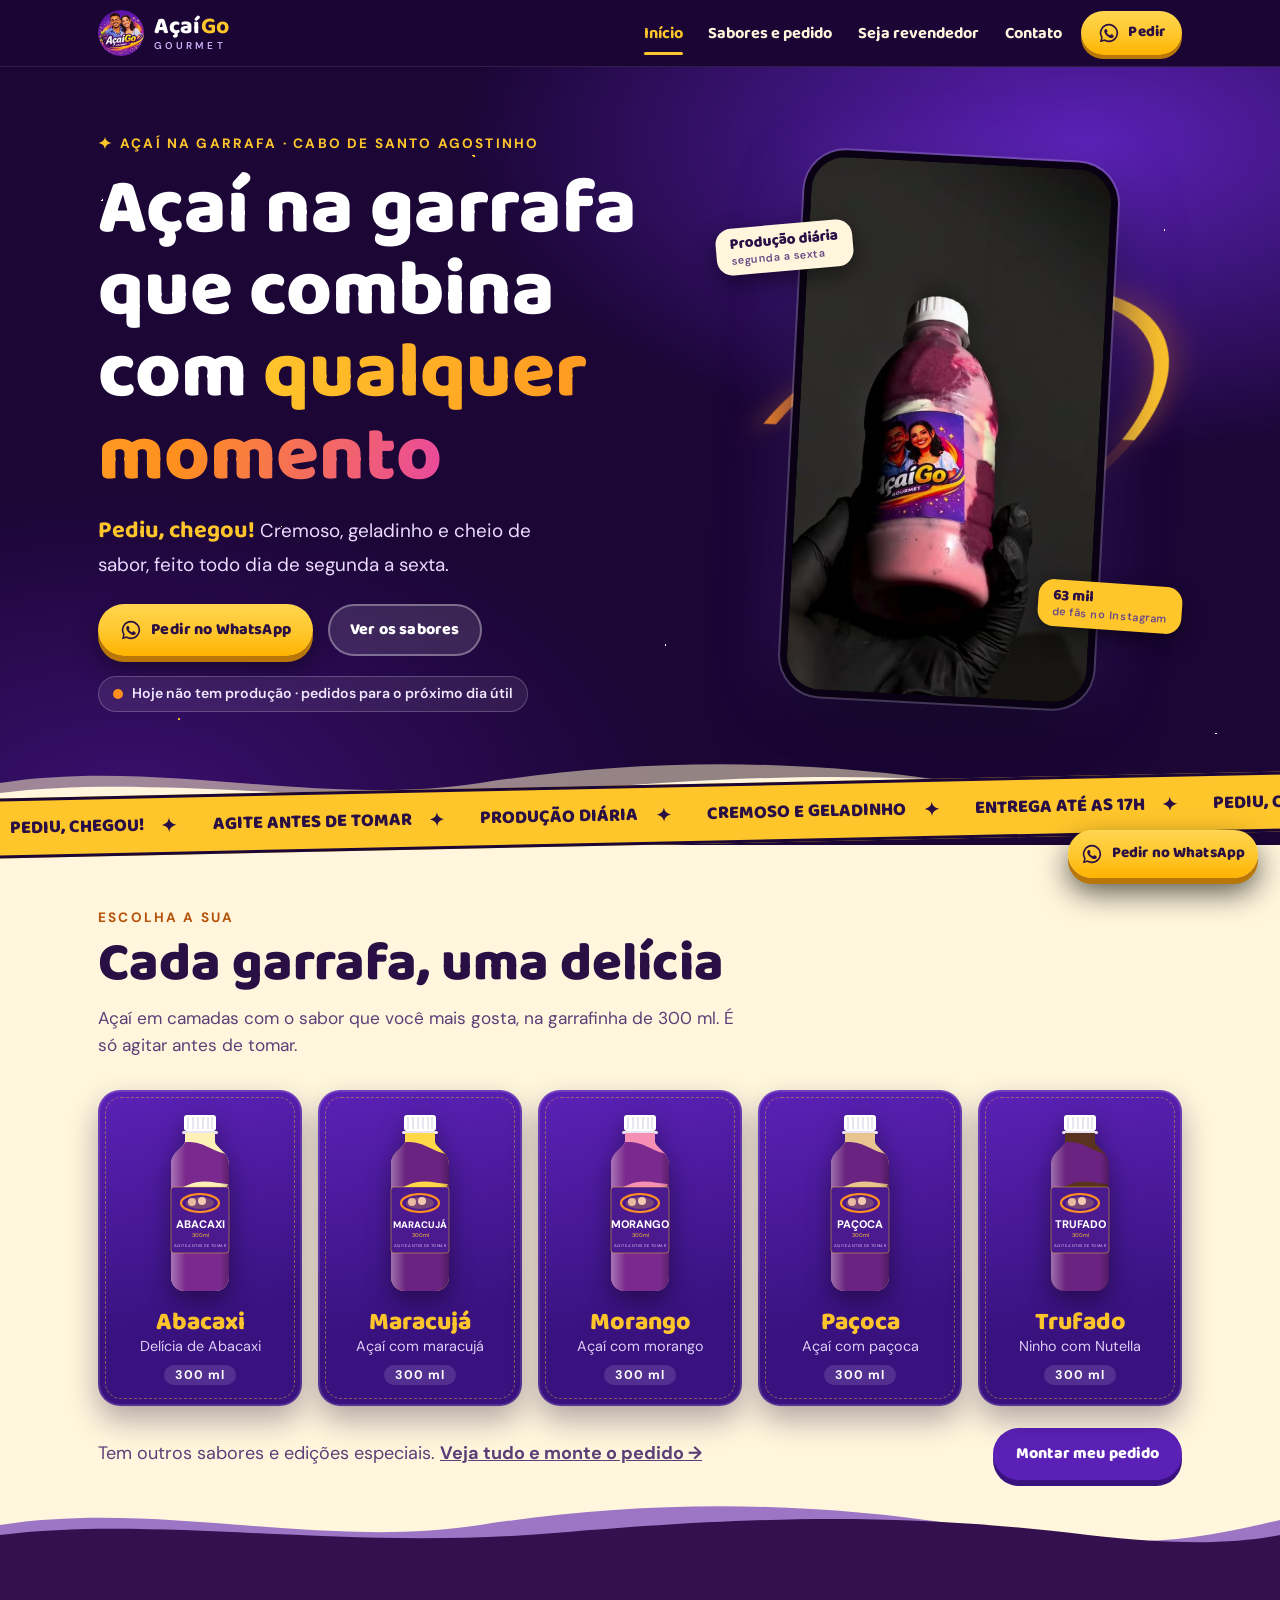
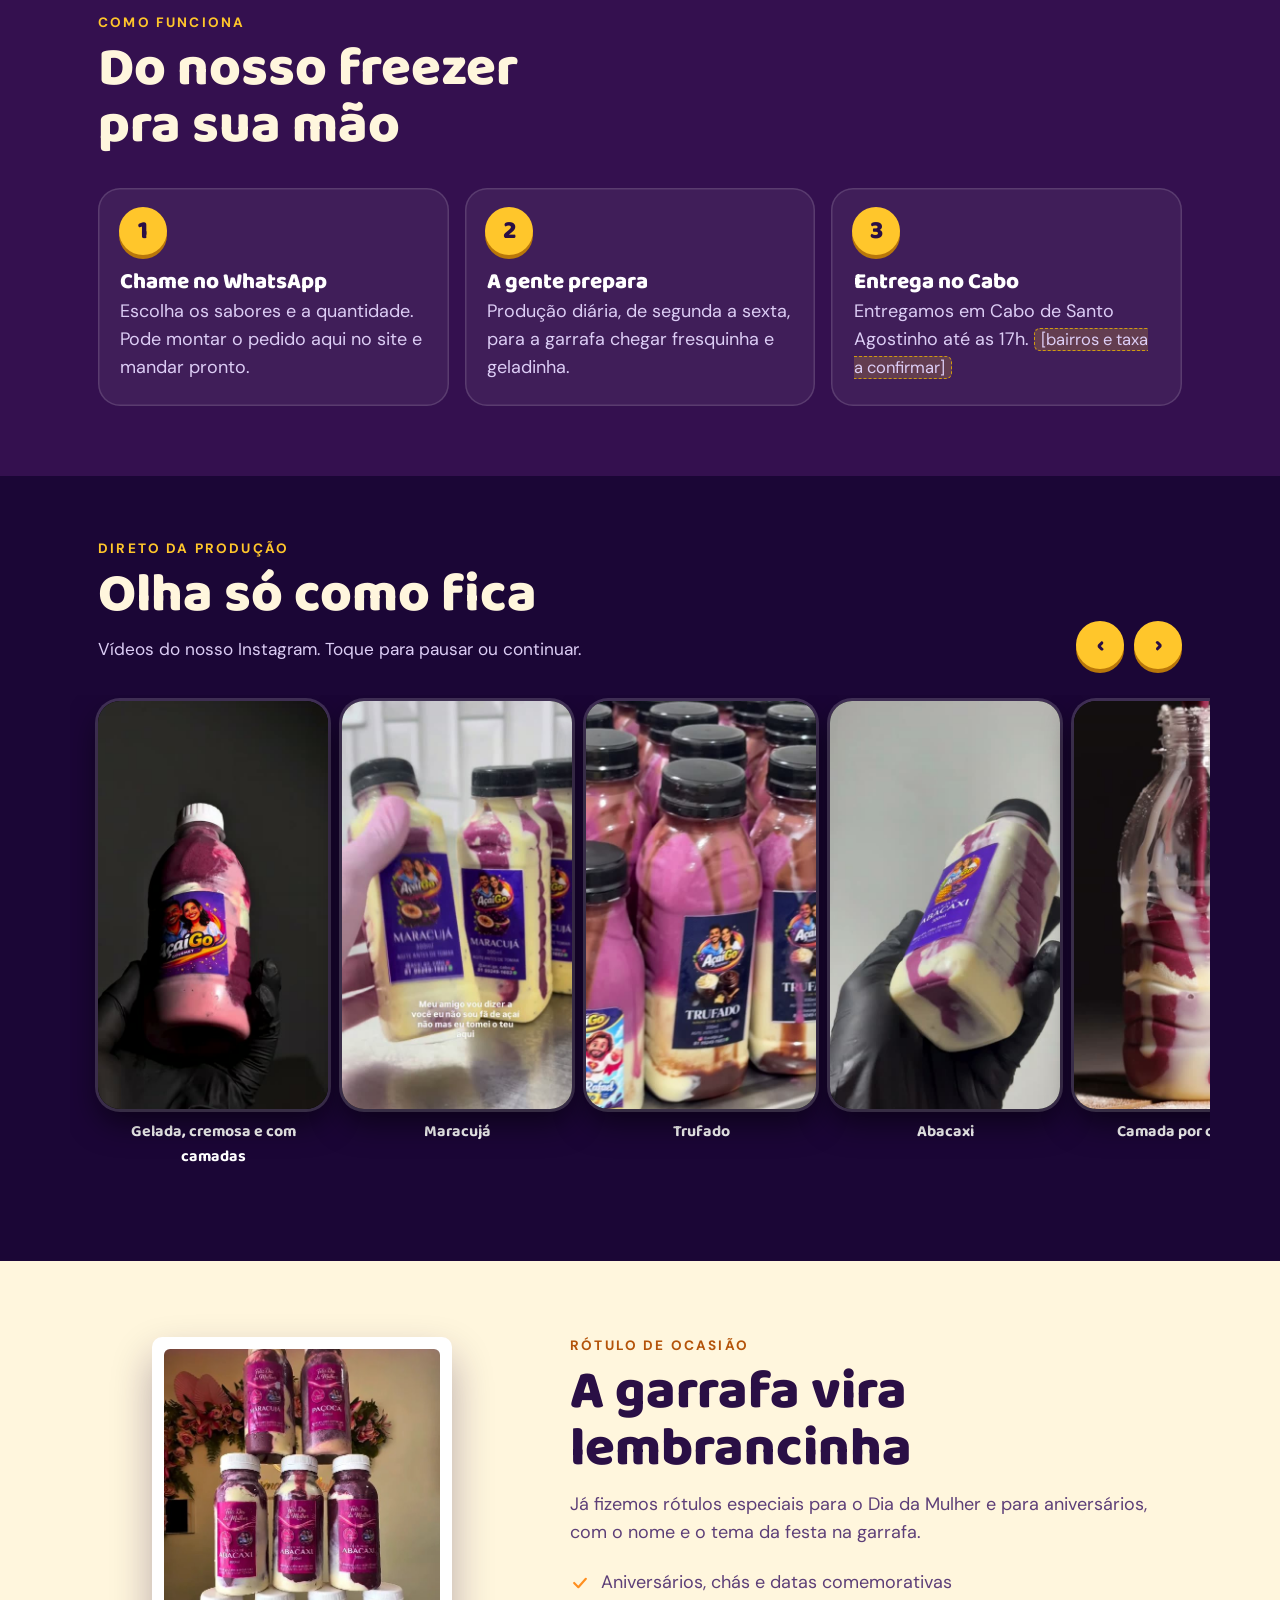
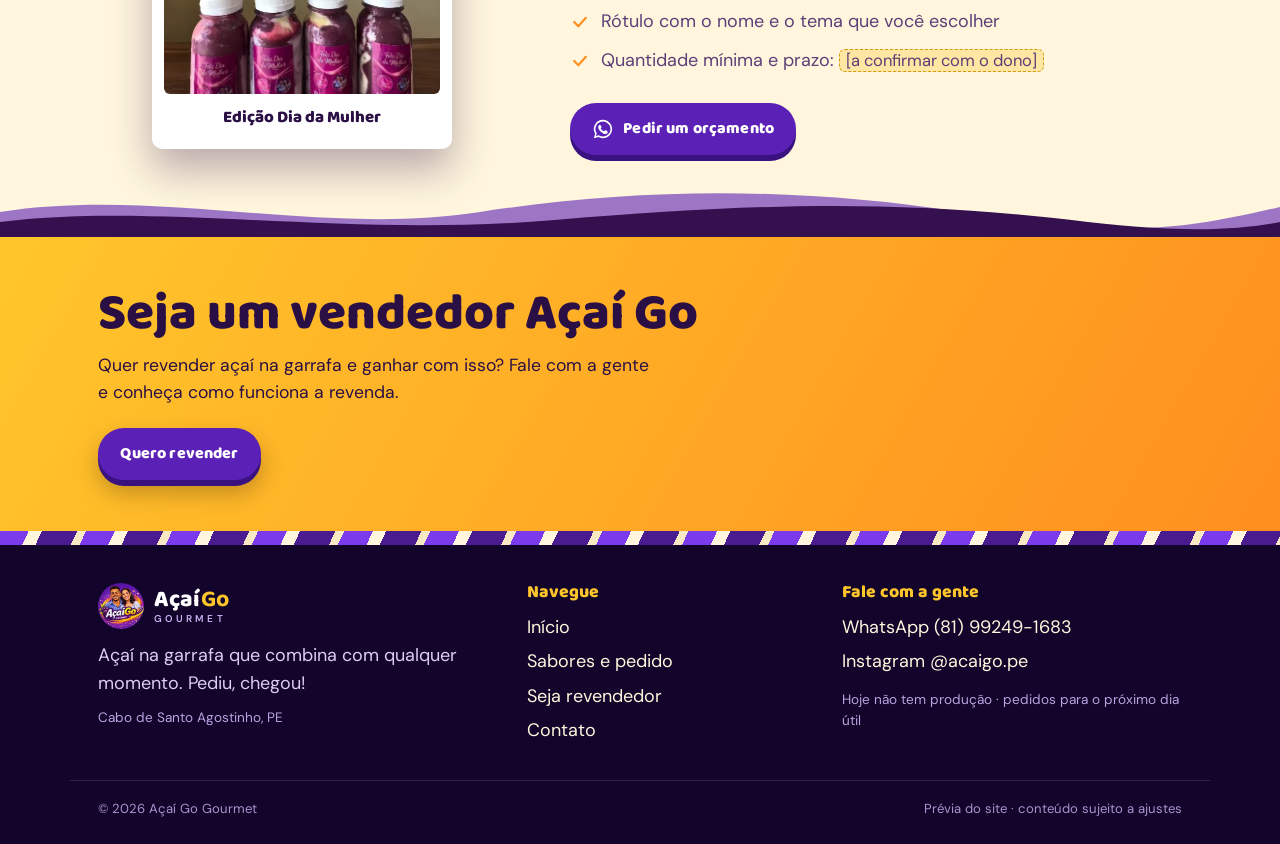
==== index.html @ 9d81bfe1 "Prévia do site Açaí Go Co-Authored-By: Claude Sonnet 5.5 <noreply@anthropic.com>" ====
<!doctype html>
<html lang="pt-BR">
<head>
<meta charset="utf-8">
<meta name="viewport" content="width=device-width, initial-scale=1">
<meta name="robots" content="noindex, nofollow">
<title>Açaí Go Gourmet | Açaí na garrafa no Cabo</title>
<meta name="description" content="Açaí na garrafa, cremoso e geladinho, feito todo dia no Cabo de Santo Agostinho. Pediu, chegou!">
<meta name="theme-color" content="#1b0636">
<link rel="icon" href="img/logo.png">
<link rel="preconnect" href="https://fonts.googleapis.com">
<link rel="preconnect" href="https://fonts.gstatic.com" crossorigin>
<link href="https://fonts.googleapis.com/css2?family=Baloo+2:wght@600;700;800&family=DM+Sans:ital,wght@0,400;0,500;0,700;1,400&display=swap" rel="stylesheet">
<link rel="stylesheet" href="css/style.css">
</head>
<body data-page="inicio">
<div id="header"></div>
<main>
  <section class="heroi ceu">
    <div class="container heroi__grid">
      <div>
        <span class="eyebrow"><svg width="14" height="14" viewBox="0 0 24 24" fill="currentColor" aria-hidden="true"><path d="M12 1c.7 5.6 3.4 9.3 11 11-7.6 1.7-10.3 5.4-11 11-.7-5.6-3.4-9.3-11-11 7.6-1.7 10.3-5.4 11-11Z"/></svg> Açaí na garrafa · Cabo de Santo Agostinho</span>
        <h1>Açaí na garrafa que combina com <em>qualquer momento</em></h1>
        <p class="heroi__lead"><strong>Pediu, chegou!</strong> Cremoso, geladinho e cheio de sabor, feito todo dia de segunda a sexta.</p>
        <div class="heroi__acoes">
          <a class="btn btn--ouro" data-link="conversa" data-icon="whats">Pedir no WhatsApp</a>
          <a class="btn btn--vidro" href="sabores.html">Ver os sabores</a>
        </div>
        <p class="status" data-status role="status"></p>
      </div>
      <div class="palco">
        <svg class="estrela" viewBox="0 0 24 24" fill="currentColor" aria-hidden="true"><path d="M12 1c.7 5.6 3.4 9.3 11 11-7.6 1.7-10.3 5.4-11 11-.7-5.6-3.4-9.3-11-11 7.6-1.7 10.3-5.4 11-11Z"/></svg><svg class="estrela" viewBox="0 0 24 24" fill="currentColor" aria-hidden="true"><path d="M12 1c.7 5.6 3.4 9.3 11 11-7.6 1.7-10.3 5.4-11 11-.7-5.6-3.4-9.3-11-11 7.6-1.7 10.3-5.4 11-11Z"/></svg><svg class="estrela" viewBox="0 0 24 24" fill="currentColor" aria-hidden="true"><path d="M12 1c.7 5.6 3.4 9.3 11 11-7.6 1.7-10.3 5.4-11 11-.7-5.6-3.4-9.3-11-11 7.6-1.7 10.3-5.4 11-11Z"/></svg>
        <div class="celular">
          <video src="video/v03.mp4" poster="video/v03.jpg" autoplay muted loop playsinline aria-label="Garrafa de açaí gelada em close"></video>
        </div>
        <div class="selo selo--a">Produção diária<small>segunda a sexta</small></div>
        <div class="selo selo--b"><span data-seguidores></span><small>de fãs no Instagram</small></div>
      </div>
    </div>
    <svg class="onda " viewBox="0 0 1200 56" preserveAspectRatio="none" aria-hidden="true"><path d="M0 30C150 5 300 55 450 30S750 5 900 30s200 20 300-5v31H0Z"/><path d="M0 40C150 20 320 56 520 38s330-20 500 2c90 11 140 8 180 0v16H0Z"/></svg>
  </section>

  <div class="faixa" aria-hidden="true"><div class="faixa__trilho"><span>Pediu, chegou!<svg viewBox="0 0 24 24" fill="currentColor" aria-hidden="true"><path d="M12 1c.7 5.6 3.4 9.3 11 11-7.6 1.7-10.3 5.4-11 11-.7-5.6-3.4-9.3-11-11 7.6-1.7 10.3-5.4 11-11Z"/></svg></span><span>Agite antes de tomar<svg viewBox="0 0 24 24" fill="currentColor" aria-hidden="true"><path d="M12 1c.7 5.6 3.4 9.3 11 11-7.6 1.7-10.3 5.4-11 11-.7-5.6-3.4-9.3-11-11 7.6-1.7 10.3-5.4 11-11Z"/></svg></span><span>Produção diária<svg viewBox="0 0 24 24" fill="currentColor" aria-hidden="true"><path d="M12 1c.7 5.6 3.4 9.3 11 11-7.6 1.7-10.3 5.4-11 11-.7-5.6-3.4-9.3-11-11 7.6-1.7 10.3-5.4 11-11Z"/></svg></span><span>Cremoso e geladinho<svg viewBox="0 0 24 24" fill="currentColor" aria-hidden="true"><path d="M12 1c.7 5.6 3.4 9.3 11 11-7.6 1.7-10.3 5.4-11 11-.7-5.6-3.4-9.3-11-11 7.6-1.7 10.3-5.4 11-11Z"/></svg></span><span>Entrega até as 17h<svg viewBox="0 0 24 24" fill="currentColor" aria-hidden="true"><path d="M12 1c.7 5.6 3.4 9.3 11 11-7.6 1.7-10.3 5.4-11 11-.7-5.6-3.4-9.3-11-11 7.6-1.7 10.3-5.4 11-11Z"/></svg></span><span>Pediu, chegou!<svg viewBox="0 0 24 24" fill="currentColor" aria-hidden="true"><path d="M12 1c.7 5.6 3.4 9.3 11 11-7.6 1.7-10.3 5.4-11 11-.7-5.6-3.4-9.3-11-11 7.6-1.7 10.3-5.4 11-11Z"/></svg></span><span>Agite antes de tomar<svg viewBox="0 0 24 24" fill="currentColor" aria-hidden="true"><path d="M12 1c.7 5.6 3.4 9.3 11 11-7.6 1.7-10.3 5.4-11 11-.7-5.6-3.4-9.3-11-11 7.6-1.7 10.3-5.4 11-11Z"/></svg></span><span>Produção diária<svg viewBox="0 0 24 24" fill="currentColor" aria-hidden="true"><path d="M12 1c.7 5.6 3.4 9.3 11 11-7.6 1.7-10.3 5.4-11 11-.7-5.6-3.4-9.3-11-11 7.6-1.7 10.3-5.4 11-11Z"/></svg></span><span>Cremoso e geladinho<svg viewBox="0 0 24 24" fill="currentColor" aria-hidden="true"><path d="M12 1c.7 5.6 3.4 9.3 11 11-7.6 1.7-10.3 5.4-11 11-.7-5.6-3.4-9.3-11-11 7.6-1.7 10.3-5.4 11-11Z"/></svg></span><span>Entrega até as 17h<svg viewBox="0 0 24 24" fill="currentColor" aria-hidden="true"><path d="M12 1c.7 5.6 3.4 9.3 11 11-7.6 1.7-10.3 5.4-11 11-.7-5.6-3.4-9.3-11-11 7.6-1.7 10.3-5.4 11-11Z"/></svg></span></div></div>

  <section class="sec sec--leite" id="sabores">
    <div class="container">
      <div class="sec__topo reveal">
        <span class="eyebrow">Escolha a sua</span>
        <h2>Cada garrafa, uma delícia</h2>
        <p>Açaí em camadas com o sabor que você mais gosta, na garrafinha de 300 ml. É só agitar antes de tomar.</p>
      </div>
      <div class="sabores" data-sabores></div>
      <div class="sabores__nota reveal">
        <p>Tem outros sabores e edições especiais. <a href="sabores.html" style="font-weight:700">Veja tudo e monte o pedido →</a></p>
        <a class="btn btn--roxo" href="sabores.html">Montar meu pedido</a>
      </div>
    </div>
    <svg class="onda onda--roxa" viewBox="0 0 1200 56" preserveAspectRatio="none" aria-hidden="true"><path d="M0 30C150 5 300 55 450 30S750 5 900 30s200 20 300-5v31H0Z"/><path d="M0 40C150 20 320 56 520 38s330-20 500 2c90 11 140 8 180 0v16H0Z"/></svg>
  </section>

  <section class="sec sec--uva ceu" id="como">
    <div class="container">
      <div class="sec__topo reveal">
        <span class="eyebrow">Como funciona</span>
        <h2>Do nosso freezer pra sua mão</h2>
      </div>
      <div class="passos">
        <div class="passo reveal"><h3>Chame no WhatsApp</h3><p>Escolha os sabores e a quantidade. Pode montar o pedido aqui no site e mandar pronto.</p></div>
        <div class="passo reveal" style="--d:90ms"><h3>A gente prepara</h3><p>Produção diária, de segunda a sexta, para a garrafa chegar fresquinha e geladinha.</p></div>
        <div class="passo reveal" style="--d:180ms"><h3>Entrega no Cabo</h3><p>Entregamos em Cabo de Santo Agostinho até as 17h. <span class="placeholder">[bairros e taxa a confirmar]</span></p></div>
      </div>
    </div>
  </section>

  <section class="sec sec--noite" id="videos">
    <div class="container">
      <div class="sec__topo reveal">
        <span class="eyebrow">Direto da produção</span>
        <h2>Olha só como fica</h2>
        <p>Vídeos do nosso Instagram. Toque para pausar ou continuar.</p>
      </div>
      <div class="reels-wrap">
        <div class="reels__setas"><button type="button" data-rolar-btn="-1" aria-label="Vídeos anteriores">‹</button><button type="button" data-rolar-btn="1" aria-label="Próximos vídeos">›</button></div>
        <div class="reels" data-reels data-rolar></div>
      </div>
    </div>
  </section>

  <section class="sec sec--leite" id="personalizado">
    <div class="container duo">
      <figure class="polaroid reveal"><img src="img/dia-mulher.jpg" alt="Torre de garrafas de açaí com rótulo especial de Dia da Mulher" loading="lazy"><figcaption>Edição Dia da Mulher</figcaption></figure>
      <div class="reveal">
        <span class="eyebrow">Rótulo de ocasião</span>
        <h2 style="font-size:clamp(2.1rem,8vw,3.4rem);margin:.35rem 0 .8rem">A garrafa vira lembrancinha</h2>
        <p style="color:#5d3f78;margin-bottom:1rem">Já fizemos rótulos especiais para o Dia da Mulher e para aniversários, com o nome e o tema da festa na garrafa.</p>
        <ul class="lista-check" style="color:#5d3f78">
          <li><svg viewBox="0 0 24 24" fill="none" stroke="currentColor" stroke-width="2.6" stroke-linecap="round" stroke-linejoin="round" aria-hidden="true"><path d="m5 12 5 5 9-10"/></svg><span>Aniversários, chás e datas comemorativas</span></li>
          <li><svg viewBox="0 0 24 24" fill="none" stroke="currentColor" stroke-width="2.6" stroke-linecap="round" stroke-linejoin="round" aria-hidden="true"><path d="m5 12 5 5 9-10"/></svg><span>Rótulo com o nome e o tema que você escolher</span></li>
          <li><svg viewBox="0 0 24 24" fill="none" stroke="currentColor" stroke-width="2.6" stroke-linecap="round" stroke-linejoin="round" aria-hidden="true"><path d="m5 12 5 5 9-10"/></svg><span>Quantidade mínima e prazo: <span class="placeholder">[a confirmar com o dono]</span></span></li>
        </ul>
        <a class="btn btn--roxo" style="margin-top:1.4rem" data-link="conversa" data-msg="Oi! Quero garrafas Açaí Go com rótulo personalizado 💜" data-icon="whats">Pedir um orçamento</a>
      </div>
    </div>
    <svg class="onda onda--roxa" viewBox="0 0 1200 56" preserveAspectRatio="none" aria-hidden="true"><path d="M0 30C150 5 300 55 450 30S750 5 900 30s200 20 300-5v31H0Z"/><path d="M0 40C150 20 320 56 520 38s330-20 500 2c90 11 140 8 180 0v16H0Z"/></svg>
  </section>

  <section class="revenda">
    <div class="container reveal">
      <h2>Seja um vendedor Açaí Go</h2>
      <p>Quer revender açaí na garrafa e ganhar com isso? Fale com a gente e conheça como funciona a revenda.</p>
      <a class="btn btn--roxo" href="revenda.html">Quero revender</a>
    </div>
  </section>
</main>
<div id="footer"></div>
<script src="js/data.js"></script>
<script src="js/main.js"></script>
</body>
</html>
---- css/style.css ----
:root {
  --noite: #1b0636;
  --uva: #34104f;
  --roxo: #5b21b6;
  --violeta: #7c3aed;
  --lilas: #c9b3f5;
  --ouro: #ffc62b;
  --laranja: #ff8f1f;
  --rosa: #e9479f;
  --leite: #fff6dd;
  --leite-2: #f7e9c4;
  --tinta: #2a0f45;
  --f-titulo: "Baloo 2", "Trebuchet MS", sans-serif;
  --f-corpo: "DM Sans", system-ui, sans-serif;
  --raio: 22px;
  --gutter: 16px;
}

*, *::before, *::after { box-sizing: border-box; }
html { scroll-behavior: smooth; -webkit-text-size-adjust: 100%; }
body {
  margin: 0;
  font-family: var(--f-corpo);
  font-size: 17px;
  line-height: 1.55;
  color: var(--leite);
  background: var(--noite);
  padding-bottom: 76px;
  overflow-x: hidden;
}
img, svg, video { max-width: 100%; display: block; }
a { color: inherit; }
h1, h2, h3, h4 { font-family: var(--f-titulo); font-weight: 800; line-height: 1.05; margin: 0; }
p { margin: 0; }
ul { margin: 0; padding: 0; list-style: none; }
#header, #footer { display: contents; }
.container { width: 100%; max-width: 1140px; margin-inline: auto; padding-inline: var(--gutter); }
.sr { position: absolute; width: 1px; height: 1px; overflow: hidden; clip: rect(0 0 0 0); white-space: nowrap; }
:focus-visible { outline: 3px solid var(--ouro); outline-offset: 3px; border-radius: 6px; }

/* céu estrelado */
.ceu {
  background:
    radial-gradient(1.6px 1.6px at 8% 18%, #fff 60%, transparent 62%),
    radial-gradient(1.2px 1.2px at 22% 62%, #ffe9a8 60%, transparent 62%),
    radial-gradient(2px 2px at 37% 12%, #ffc62b 60%, transparent 62%),
    radial-gradient(1.2px 1.2px at 52% 78%, #fff 60%, transparent 62%),
    radial-gradient(1.8px 1.8px at 66% 30%, #fff 60%, transparent 62%),
    radial-gradient(1.4px 1.4px at 79% 70%, #ffc62b 60%, transparent 62%),
    radial-gradient(1.2px 1.2px at 91% 22%, #fff 60%, transparent 62%),
    radial-gradient(1.5px 1.5px at 14% 88%, #ffc62b 60%, transparent 62%),
    radial-gradient(1.2px 1.2px at 95% 90%, #fff 60%, transparent 62%),
    radial-gradient(70% 60% at 85% 10%, #5b21b6 0, transparent 70%),
    radial-gradient(60% 60% at 10% 100%, #3b0f6e 0, transparent 70%),
    var(--noite);
}

/* botões */
.btn {
  display: inline-flex; align-items: center; justify-content: center; gap: .55rem;
  min-height: 52px; padding: .7rem 1.4rem;
  font: 800 1rem/1 var(--f-titulo); letter-spacing: .01em;
  border: 0; border-radius: 999px; cursor: pointer; text-decoration: none;
  transition: transform .15s, box-shadow .15s, background .15s;
}
.btn svg { width: 22px; height: 22px; flex: none; }
.btn:hover { transform: translateY(-2px); }
.btn--ouro { background: linear-gradient(180deg, #ffd650, var(--ouro) 55%, #ffb300); color: var(--tinta); box-shadow: 0 6px 0 #b9770a, 0 12px 24px #0006; }
.btn--ouro:hover { box-shadow: 0 8px 0 #b9770a, 0 16px 28px #0006; }
.btn--ouro:active { transform: translateY(4px); box-shadow: 0 2px 0 #b9770a; }
.btn--vidro { background: #ffffff1f; color: #fff; box-shadow: inset 0 0 0 2px #ffffff55; backdrop-filter: blur(6px); }
.btn--vidro:hover { background: #ffffff33; }
.btn--roxo { background: var(--roxo); color: #fff; box-shadow: 0 6px 0 #3a1280; }
.btn--sm { min-height: 44px; padding: .5rem 1.05rem; font-size: .95rem; box-shadow: 0 4px 0 #b9770a; }

/* topo */
.topbar { position: sticky; top: 0; z-index: 50; background: #1b0636ee; backdrop-filter: blur(12px); border-bottom: 1px solid #ffffff18; }
.topbar__inner { display: flex; align-items: center; gap: .6rem; min-height: 66px; }
.brand { display: flex; align-items: center; gap: .6rem; text-decoration: none; margin-right: auto; }
.brand img { border-radius: 50%; }
.brand span { font: 800 1.45rem/1 var(--f-titulo); display: flex; flex-wrap: wrap; align-items: baseline; gap: 0 .05em; color: #fff; }
.brand b { color: var(--ouro); }
.brand small { flex-basis: 100%; font: 600 .62rem/1 var(--f-corpo); letter-spacing: .32em; text-transform: uppercase; color: var(--lilas); margin-top: 3px; }
.nav { display: none; position: absolute; top: 100%; left: 0; right: 0; background: var(--uva); padding: .6rem var(--gutter) 1.2rem; flex-direction: column; border-bottom: 1px solid #ffffff22; }
.nav.is-open { display: flex; }
.nav a { padding: .9rem .4rem; text-decoration: none; font: 700 1.1rem var(--f-titulo); border-bottom: 1px dashed #ffffff26; }
.nav a[aria-current="page"] { color: var(--ouro); }
.menu-toggle { width: 46px; height: 46px; display: grid; place-items: center; background: #ffffff18; border: 0; border-radius: 50%; color: #fff; cursor: pointer; }
.menu-toggle svg { width: 24px; height: 24px; }
.topbar .btn--sm span { display: none; }
.topbar .btn--sm { padding: .5rem .8rem; }

/* faixa de status */
.status {
  display: inline-flex; align-items: center; gap: .55rem;
  padding: .45rem .95rem; border-radius: 999px;
  background: #ffffff14; box-shadow: inset 0 0 0 1px #ffffff33;
  font-size: .88rem; font-weight: 600; color: #f1e8ff;
}
.status i { width: 10px; height: 10px; border-radius: 50%; background: var(--laranja); flex: none; }
.status.is-ok i { background: #4ade80; box-shadow: 0 0 0 0 #4ade80aa; animation: pulsa 2s infinite; }
@keyframes pulsa { 70% { box-shadow: 0 0 0 9px #4ade8000; } 100% { box-shadow: 0 0 0 0 #4ade8000; } }

/* herói */
.heroi { position: relative; overflow: hidden; padding: 2.2rem 0 4.5rem; }
.heroi__grid { display: grid; gap: 2.2rem; align-items: center; }
.eyebrow { display: inline-flex; align-items: center; gap: .5rem; font: 700 .85rem var(--f-corpo); letter-spacing: .16em; text-transform: uppercase; color: var(--ouro); }
.eyebrow svg { width: 14px; height: 14px; }
.heroi h1 { font-size: clamp(2.6rem, 11vw, 4.9rem); margin: .55rem 0 1rem; color: #fff; text-wrap: balance; }
.heroi h1 em { font-style: normal; background: linear-gradient(100deg, var(--ouro), var(--laranja) 60%, var(--rosa)); -webkit-background-clip: text; background-clip: text; color: transparent; }
.heroi__lead { font-size: 1.18rem; color: #eadcff; max-width: 34ch; }
.heroi__lead strong { color: var(--ouro); font-family: var(--f-titulo); font-size: 1.25em; }
.heroi__acoes { display: flex; flex-wrap: wrap; gap: .9rem; margin: 1.6rem 0 1.2rem; }
.heroi__acoes .btn { flex: 1 1 200px; }

.palco { position: relative; display: grid; place-items: center; padding: 1rem 0 0; }
.palco::before { /* anel do logo */
  content: ""; position: absolute; width: min(92vw, 470px); aspect-ratio: 1; border-radius: 50%;
  border: 16px solid transparent; border-top-color: var(--laranja); border-right-color: var(--ouro); border-bottom-color: #ff8f1f33;
  transform: rotate(-24deg) scaleY(.5); filter: drop-shadow(0 0 18px #ff8f1f88);
  top: 52%; left: 50%; translate: -50% -50%;
}
.celular {
  position: relative; width: min(66vw, 280px); aspect-ratio: 9/16; border-radius: 34px; overflow: hidden;
  background: #000; box-shadow: 0 0 0 7px #0a0214, 0 0 0 9px #ffffff30, 0 30px 70px #000a, 0 0 70px #7c3aed77;
  transform: rotate(3deg);
}
.celular video { width: 100%; height: 100%; object-fit: cover; }
.selo {
  position: absolute; z-index: 2; padding: .5rem .9rem; border-radius: 16px; font: 800 .95rem/1.1 var(--f-titulo);
  background: var(--leite); color: var(--tinta); box-shadow: 0 8px 22px #0007; transform: rotate(-5deg);
}
.selo small { display: block; font: 600 .68rem var(--f-corpo); letter-spacing: .05em; color: #6b4b86; }
.selo--a { left: 0; top: 14%; }
.selo--b { right: 0; bottom: 12%; transform: rotate(4deg); background: var(--ouro); }

.estrela { position: absolute; width: 22px; height: 22px; color: var(--ouro); animation: brilha 3s ease-in-out infinite; }
.estrela:nth-of-type(2) { animation-delay: -1s; color: #fff; }
.estrela:nth-of-type(3) { animation-delay: -2s; }
@keyframes brilha { 50% { transform: scale(.45) rotate(45deg); opacity: .5; } }

/* ondas (açaí com leite) */
.onda { display: block; width: 100%; height: 56px; position: absolute; left: 0; bottom: -1px; }
.onda path:nth-child(1) { fill: var(--leite-2); opacity: .55; }
.onda path:nth-child(2) { fill: var(--leite); }
.onda--roxa path:nth-child(1) { fill: #5b21b6; opacity: .6; }
.onda--roxa path:nth-child(2) { fill: var(--uva); }

/* seções */
.sec { position: relative; padding: 3.6rem 0 4.4rem; }
.sec--leite { background: var(--leite); color: var(--tinta); }
.sec--uva { background: var(--uva); }
.sec--noite { background: var(--noite); }
.sec__topo { max-width: 640px; margin-bottom: 2rem; }
.sec__topo h2 { font-size: clamp(2.1rem, 8vw, 3.4rem); margin: .35rem 0 .7rem; text-wrap: balance; }
.sec--leite .eyebrow { color: #b45309; }
.sec--leite .sec__topo p { color: #5d3f78; }
.sec__topo p { color: #dccdf5; font-size: 1.08rem; }
.placeholder { background: #ffc62b2e; color: inherit; border: 1px dashed #d19a10; border-radius: 6px; padding: 0 .35em; font-size: .92em; }
.sec--leite .placeholder { background: #ffc62b55; }

/* faixa rolante */
.faixa { overflow: hidden; background: var(--ouro); color: var(--tinta); border-block: 3px solid var(--noite); transform: rotate(-1.2deg); margin: -1.4rem -8px 0; position: relative; z-index: 3; }
.faixa__trilho { display: flex; width: max-content; animation: rola 28s linear infinite; }
.faixa span { display: inline-flex; align-items: center; gap: 1.1rem; padding: .75rem 1.1rem; font: 800 1.15rem var(--f-titulo); white-space: nowrap; text-transform: uppercase; }
.faixa svg { width: 16px; height: 16px; }
@keyframes rola { to { transform: translateX(-50%); } }

/* cards de sabor (vitrine) */
.sabores { display: grid; grid-template-columns: repeat(2, 1fr); gap: 1rem; }
.sabor {
  position: relative; text-align: center; padding: 1.2rem .8rem 1.1rem; border-radius: var(--raio);
  background: linear-gradient(170deg, #5b21b6, #3a1280 70%); color: #fff;
  box-shadow: inset 0 0 0 2px #ffffff22, 0 14px 30px #1b063655;
}
.sabor::after { content: ""; position: absolute; inset: 7px; border-radius: 16px; border: 1.5px dashed #ffc62b66; pointer-events: none; }
.sabor__garrafa { height: 190px; display: grid; place-items: center; }
.garrafa { height: 100%; width: auto; filter: drop-shadow(0 10px 12px #0006); transition: transform .5s cubic-bezier(.3, 1.6, .5, 1); transform-origin: 50% 90%; }
.sabor:hover .garrafa, .item:hover .garrafa { animation: agita .6s; }
@keyframes agita { 20% { transform: rotate(-9deg) translateY(-4px); } 40% { transform: rotate(8deg); } 60% { transform: rotate(-6deg); } 80% { transform: rotate(4deg); } }
.sabor h3 { font-size: 1.55rem; margin-top: .6rem; color: var(--ouro); }
.sabor p { font-size: .9rem; color: #dccdf5; }
.sabor__tam { display: inline-block; margin-top: .5rem; padding: .1rem .7rem; border-radius: 99px; background: #ffffff1f; font: 700 .78rem var(--f-corpo); letter-spacing: .08em; }
.sabores__nota { margin-top: 1.4rem; display: flex; flex-wrap: wrap; align-items: center; gap: 1rem; justify-content: space-between; color: #5d3f78; }

/* passos */
.passos { display: grid; gap: 1rem; counter-reset: p; }
.passo { position: relative; padding: 1.4rem 1.3rem 1.3rem 5rem; border-radius: var(--raio); background: #ffffff0f; box-shadow: inset 0 0 0 1.5px #ffffff22; }
.passo::before { counter-increment: p; content: counter(p); position: absolute; left: 1.1rem; top: 1.1rem; width: 3rem; height: 3rem; display: grid; place-items: center; border-radius: 50%; background: var(--ouro); color: var(--tinta); font: 800 1.6rem var(--f-titulo); box-shadow: 0 4px 0 #b9770a; }
.passo h3 { font-size: 1.4rem; color: #fff; margin-bottom: .25rem; }
.passo p { color: #dccdf5; }

/* reels */
.reels-wrap { position: relative; }
.reels { display: flex; gap: 14px; overflow-x: auto; scroll-snap-type: x mandatory; padding: 6px var(--gutter) 22px; margin-inline: calc(var(--gutter) * -1); scrollbar-width: thin; scrollbar-color: var(--ouro) transparent; }
.reel { flex: 0 0 200px; scroll-snap-align: center; margin: 0; }
.reel__btn { position: relative; display: block; width: 100%; aspect-ratio: 9/16; padding: 0; border: 0; border-radius: 22px; overflow: hidden; cursor: pointer; background: #000; box-shadow: 0 0 0 3px #ffffff2a, 0 14px 30px #0008; }
.reel video { width: 100%; height: 100%; object-fit: cover; }
.reel__play { position: absolute; inset: 0; display: grid; place-items: center; opacity: 0; transition: opacity .2s; background: #0000004d; color: #fff; }
.reel__play svg { width: 54px; height: 54px; }
.reel__btn.is-pausado .reel__play, .reel__btn:hover .reel__play { opacity: 1; }
.reel figcaption { margin-top: .6rem; font: 700 1rem var(--f-titulo); color: #fff; text-align: center; }
.reels__setas { display: none; }

/* personalizado */
.duo { display: grid; gap: 2rem; align-items: center; }
.polaroid { position: relative; width: min(72vw, 300px); margin-inline: auto; padding: 12px 12px 18px; background: #fff; border-radius: 10px; transform: rotate(-3deg); box-shadow: 0 20px 40px #2a0f4555; }
.polaroid img { border-radius: 6px; aspect-ratio: 4/5; object-fit: cover; object-position: 50% 55%; width: 100%; }
.polaroid figcaption { text-align: center; font: 800 1.05rem var(--f-titulo); color: var(--tinta); padding-top: .6rem; }
.lista-check li { display: flex; gap: .7rem; padding: .35rem 0; }
.lista-check svg { width: 20px; height: 20px; flex: none; margin-top: .25rem; color: var(--laranja); }

/* faixa revenda */
.revenda { position: relative; overflow: hidden; background: linear-gradient(120deg, var(--ouro), var(--laranja)); color: var(--tinta); padding: 3.2rem 0; }
.revenda h2 { font-size: clamp(2rem, 8vw, 3.2rem); margin-bottom: .6rem; }
.revenda p { max-width: 46ch; font-size: 1.1rem; margin-bottom: 1.4rem; }
.revenda .btn--roxo { box-shadow: 0 6px 0 #3a1280, 0 12px 24px #0004; }

/* pedido */
.pg-topo { padding: 2.6rem 0 3.6rem; position: relative; }
.pg-topo h1 { font-size: clamp(2.4rem, 10vw, 4rem); margin: .4rem 0 .8rem; text-wrap: balance; }
.pg-topo p { color: #dccdf5; max-width: 52ch; font-size: 1.1rem; }
.pedido { display: grid; gap: 1.4rem; padding: 2.4rem 0 3rem; }
.item { display: grid; grid-template-columns: 74px 1fr auto; gap: .9rem; align-items: center; padding: .8rem 1rem .8rem .6rem; border-radius: var(--raio); background: #fff; color: var(--tinta); box-shadow: 0 8px 22px #2a0f4522; border: 2px solid transparent; transition: border-color .2s, transform .2s; }
.item.is-on { border-color: var(--violeta); transform: translateX(3px); }
.item__garrafa { height: 108px; display: grid; place-items: center; }
.item h3 { font-size: 1.45rem; color: var(--roxo); }
.item p { font-size: .9rem; color: #6b4b86; line-height: 1.35; }
.item__preco { margin-top: .2rem; font-weight: 700; }
.qtd { display: flex; align-items: center; gap: .4rem; background: var(--leite); border-radius: 99px; padding: 4px; }
.qtd button { width: 40px; height: 40px; border: 0; border-radius: 50%; background: var(--roxo); color: #fff; display: grid; place-items: center; cursor: pointer; }
.qtd button:active { transform: scale(.9); }
.qtd button svg { width: 20px; height: 20px; }
.qtd output { min-width: 1.6rem; text-align: center; font: 800 1.3rem var(--f-titulo); }
.cesta { padding: 1.4rem; border-radius: var(--raio); background: linear-gradient(170deg, #5b21b6, #34104f); box-shadow: inset 0 0 0 2px #ffffff26, 0 18px 40px #0007; }
.cesta h2 { font-size: 1.8rem; color: var(--ouro); margin-bottom: .8rem; }
.cesta__lista { margin-bottom: .8rem; border-bottom: 2px dashed #ffffff33; padding-bottom: .8rem; }
.cesta__lista li { display: flex; justify-content: space-between; gap: 1rem; padding: .25rem 0; font-weight: 700; }
.cesta__lista .vazio { color: #cdbaf0; font-weight: 500; }
.cesta__total { display: flex; justify-content: space-between; align-items: baseline; margin-bottom: 1rem; font: 700 1rem var(--f-corpo); color: #dccdf5; }
.cesta__total strong { font: 800 1.5rem var(--f-titulo); color: #fff; }
.campo { display: block; margin-bottom: .8rem; }
.campo span { display: block; font-size: .85rem; font-weight: 700; color: #dccdf5; margin-bottom: .25rem; }
.campo input, .campo textarea { width: 100%; padding: .75rem .9rem; border-radius: 12px; border: 2px solid #ffffff33; background: #1b063699; color: #fff; font: inherit; }
.campo input::placeholder, .campo textarea::placeholder { color: #a994cf; }
.campo input:focus, .campo textarea:focus { outline: 0; border-color: var(--ouro); }
.cesta .btn { width: 100%; }
.cesta .btn[aria-disabled="true"] { opacity: .5; pointer-events: auto; cursor: not-allowed; box-shadow: none; transform: none; }
.cesta__nota { margin-top: .8rem; font-size: .82rem; color: #cdbaf0; }

/* contato */
.cartoes { display: grid; gap: 1rem; padding: 2.4rem 0 3.6rem; }
.cartao { display: flex; gap: 1rem; padding: 1.4rem; border-radius: var(--raio); background: #ffffff0f; box-shadow: inset 0 0 0 1.5px #ffffff26; text-decoration: none; }
.cartao > svg { width: 38px; height: 38px; color: var(--ouro); flex: none; }
.cartao h3 { font-size: 1.35rem; color: #fff; margin-bottom: .2rem; }
.cartao p { color: #dccdf5; }
.cartao b { color: var(--ouro); }
a.cartao:hover { background: #ffffff1c; }

/* rodapé */
.rodape { position: relative; margin-top: 0; background: #12042a; padding: 3.2rem 0 0; }
.rodape__onda { position: absolute; left: 0; right: 0; top: -1px; height: 14px; background: repeating-linear-gradient(115deg, var(--violeta) 0 26px, var(--leite) 26px 38px, #4a1a8f 38px 70px, var(--leite-2) 70px 78px); }
.rodape__grid { display: grid; gap: 2rem; padding-bottom: 2rem; }
.rodape h4 { font-size: 1.1rem; color: var(--ouro); margin-bottom: .6rem; }
.rodape li { padding: .2rem 0; }
.rodape a { text-decoration: none; }
.rodape li a:hover { color: var(--ouro); }
.rodape__lema { margin: .8rem 0 .3rem; color: #dccdf5; max-width: 30ch; }
.rodape__peq { font-size: .85rem; color: #b9a3e0; margin-top: .6rem; }
.rodape__fim { display: flex; flex-wrap: wrap; justify-content: space-between; gap: .4rem 1rem; padding-block: 1.1rem 1.6rem; border-top: 1px solid #ffffff1f; font-size: .82rem; color: #a994cf; }

/* barra fixa / botão flutuante */
.dock { position: fixed; z-index: 60; left: 0; right: 0; bottom: 0; display: flex; gap: .6rem; padding: .6rem var(--gutter) calc(.6rem + env(safe-area-inset-bottom)); background: #1b0636f2; backdrop-filter: blur(10px); border-top: 1px solid #ffffff22; }
.dock .btn { flex: 1 1 0; min-width: 0; min-height: 48px; padding-inline: .8rem; font-size: .95rem; }
.dock .btn--ouro { flex: 2 1 0; box-shadow: 0 4px 0 #b9770a; }
.dock span { overflow: hidden; text-overflow: ellipsis; white-space: nowrap; }

/* reveal */
.reveal { opacity: 0; transform: translateY(22px); transition: opacity .6s ease var(--d, 0ms), transform .6s ease var(--d, 0ms); }
.reveal.is-in { opacity: 1; transform: none; }

@media (min-width: 560px) {
  .sabores { grid-template-columns: repeat(3, 1fr); }
  .topbar .btn--sm span { display: inline; }
  .topbar .btn--sm { padding: .5rem 1.05rem; }
}

@media (min-width: 900px) {
  :root { --gutter: 28px; }
  body { padding-bottom: 0; font-size: 18px; }
  .nav { display: flex; position: static; flex-direction: row; gap: 1.6rem; padding: 0; background: none; border: 0; margin-right: .6rem; }
  .nav a { border: 0; padding: .4rem 0; font-size: 1.02rem; position: relative; }
  .nav a::after { content: ""; position: absolute; left: 0; right: 0; bottom: -2px; height: 3px; border-radius: 3px; background: var(--ouro); transform: scaleX(0); transition: transform .2s; }
  .nav a:hover::after, .nav a[aria-current="page"]::after { transform: scaleX(1); }
  .menu-toggle { display: none; }
  .brand { margin-right: auto; }

  .heroi { padding: 4rem 0 6rem; }
  .heroi__grid { grid-template-columns: 1.1fr .9fr; gap: 3rem; }
  .heroi__acoes .btn { flex: 0 0 auto; }
  .celular { width: 300px; }
  .sabores { grid-template-columns: repeat(5, 1fr); }
  .passos { grid-template-columns: repeat(3, 1fr); }
  .passo { padding: 5.2rem 1.4rem 1.5rem; }
  .passo::before { top: 1.2rem; left: 1.3rem; }
  .reel { flex-basis: 230px; }
  .reels__setas { display: flex; gap: .6rem; position: absolute; right: 0; top: -4.6rem; }
  .reels__setas button { width: 48px; height: 48px; border-radius: 50%; border: 0; background: var(--ouro); color: var(--tinta); font: 800 1.4rem var(--f-titulo); cursor: pointer; box-shadow: 0 4px 0 #b9770a; }
  .duo { grid-template-columns: .8fr 1.2fr; gap: 4rem; }
  .duo--inv { grid-template-columns: 1.2fr .8fr; }
  .pedido { grid-template-columns: 1.4fr 1fr; align-items: start; gap: 2.4rem; }
  .cesta { position: sticky; top: 90px; }
  .item { grid-template-columns: 90px 1fr auto; padding: 1rem 1.4rem 1rem .8rem; }
  .item__garrafa { height: 128px; }
  .cartoes { grid-template-columns: repeat(2, 1fr); }
  .rodape__grid { grid-template-columns: 1.4fr 1fr 1.2fr; }

  .dock { left: auto; right: 22px; bottom: 22px; width: auto; padding: 0; background: none; border: 0; backdrop-filter: none; flex-direction: column; }
  .dock .btn--vidro { display: none; }
  .dock .btn--ouro { flex: none; box-shadow: 0 6px 0 #b9770a, 0 14px 30px #000a; }
}

@media (prefers-reduced-motion: reduce) {
  *, *::before, *::after { animation: none !important; transition: none !important; scroll-behavior: auto !important; }
  .reveal { opacity: 1; transform: none; }
}
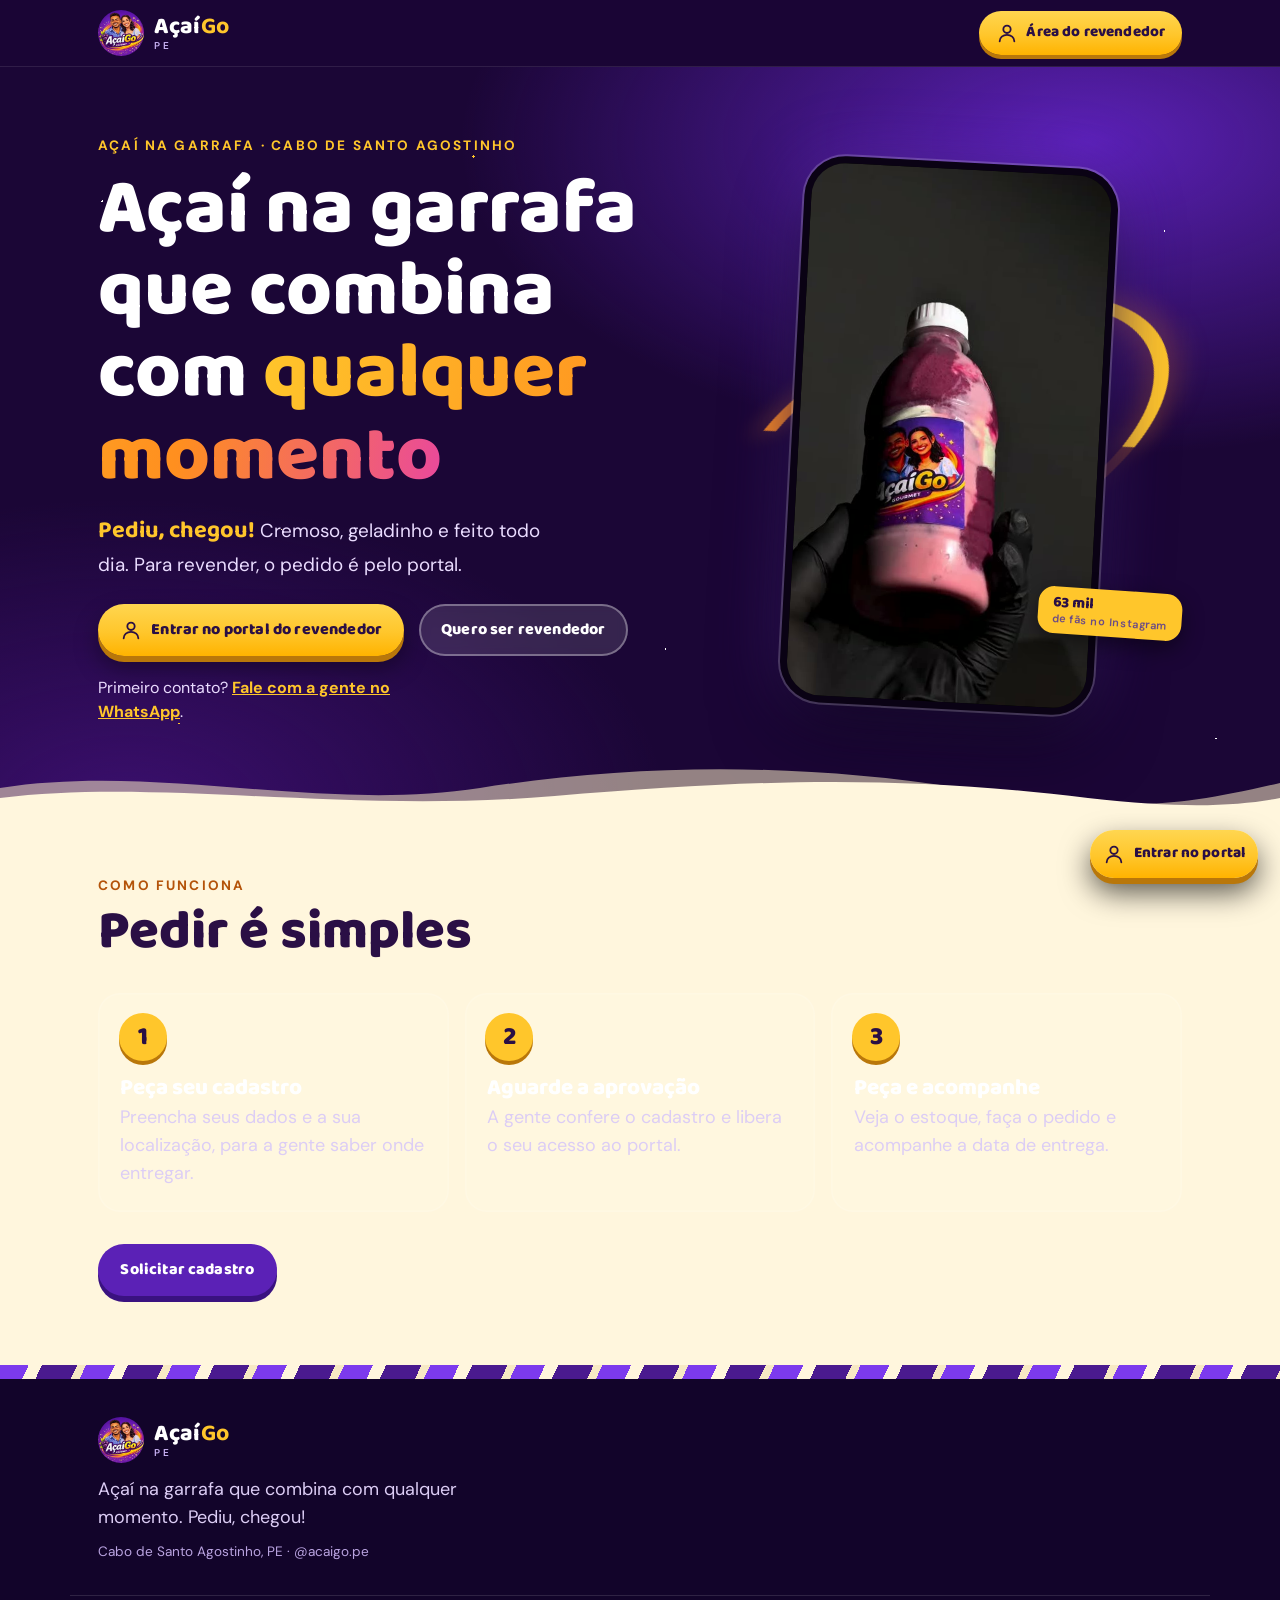
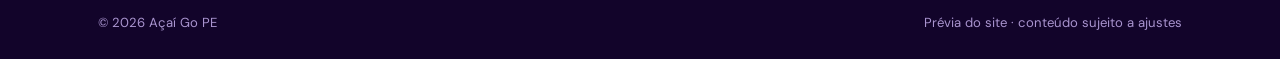
==== commit dcd3af22: "Site simplificado levando ao portal; nome Açaí Go PE Co-Authored-By: Claude Sonnet 5.5 <noreply@anth" ====
--- a/index.html
+++ b/index.html
@@ -4,8 +4,8 @@
 <meta charset="utf-8">
 <meta name="viewport" content="width=device-width, initial-scale=1">
 <meta name="robots" content="noindex, nofollow">
-<title>Açaí Go Gourmet | Açaí na garrafa no Cabo</title>
-<meta name="description" content="Açaí na garrafa, cremoso e geladinho, feito todo dia no Cabo de Santo Agostinho. Pediu, chegou!">
+<title>Açaí Go PE | Açaí na garrafa para revendedores</title>
+<meta name="description" content="Açaí Go PE: açaí na garrafa, feito todo dia no Cabo de Santo Agostinho. Revendedores pedem pelo portal.">
 <meta name="theme-color" content="#1b0636">
 <link rel="icon" href="img/logo.png">
 <link rel="preconnect" href="https://fonts.googleapis.com">
@@ -16,99 +16,40 @@
 <body data-page="inicio">
 <div id="header"></div>
 <main>
-  <section class="heroi ceu">
+  <section class="heroi ceu" style="padding-bottom:5.5rem">
     <div class="container heroi__grid">
       <div>
-        <span class="eyebrow"><svg width="14" height="14" viewBox="0 0 24 24" fill="currentColor" aria-hidden="true"><path d="M12 1c.7 5.6 3.4 9.3 11 11-7.6 1.7-10.3 5.4-11 11-.7-5.6-3.4-9.3-11-11 7.6-1.7 10.3-5.4 11-11Z"/></svg> Açaí na garrafa · Cabo de Santo Agostinho</span>
+        <span class="eyebrow">Açaí na garrafa · Cabo de Santo Agostinho</span>
         <h1>Açaí na garrafa que combina com <em>qualquer momento</em></h1>
-        <p class="heroi__lead"><strong>Pediu, chegou!</strong> Cremoso, geladinho e cheio de sabor, feito todo dia de segunda a sexta.</p>
+        <p class="heroi__lead"><strong>Pediu, chegou!</strong> Cremoso, geladinho e feito todo dia. Para revender, o pedido é pelo portal.</p>
         <div class="heroi__acoes">
-          <a class="btn btn--ouro" data-link="conversa" data-icon="whats">Pedir no WhatsApp</a>
-          <a class="btn btn--vidro" href="sabores.html">Ver os sabores</a>
+          <a class="btn btn--ouro" href="portal/index.html" data-icon="user">Entrar no portal do revendedor</a>
+          <a class="btn btn--vidro" href="portal/index.html#cadastro">Quero ser revendedor</a>
         </div>
-        <p class="status" data-status role="status"></p>
+        <p class="heroi__lead" style="font-size:1rem;margin-top:.4rem">Primeiro contato? <a data-link="conversa" style="color:#ffc62b;font-weight:700">Fale com a gente no WhatsApp</a>.</p>
       </div>
       <div class="palco">
-        <svg class="estrela" viewBox="0 0 24 24" fill="currentColor" aria-hidden="true"><path d="M12 1c.7 5.6 3.4 9.3 11 11-7.6 1.7-10.3 5.4-11 11-.7-5.6-3.4-9.3-11-11 7.6-1.7 10.3-5.4 11-11Z"/></svg><svg class="estrela" viewBox="0 0 24 24" fill="currentColor" aria-hidden="true"><path d="M12 1c.7 5.6 3.4 9.3 11 11-7.6 1.7-10.3 5.4-11 11-.7-5.6-3.4-9.3-11-11 7.6-1.7 10.3-5.4 11-11Z"/></svg><svg class="estrela" viewBox="0 0 24 24" fill="currentColor" aria-hidden="true"><path d="M12 1c.7 5.6 3.4 9.3 11 11-7.6 1.7-10.3 5.4-11 11-.7-5.6-3.4-9.3-11-11 7.6-1.7 10.3-5.4 11-11Z"/></svg>
         <div class="celular">
           <video src="video/v03.mp4" poster="video/v03.jpg" autoplay muted loop playsinline aria-label="Garrafa de açaí gelada em close"></video>
         </div>
-        <div class="selo selo--a">Produção diária<small>segunda a sexta</small></div>
         <div class="selo selo--b"><span data-seguidores></span><small>de fãs no Instagram</small></div>
       </div>
     </div>
-    <svg class="onda " viewBox="0 0 1200 56" preserveAspectRatio="none" aria-hidden="true"><path d="M0 30C150 5 300 55 450 30S750 5 900 30s200 20 300-5v31H0Z"/><path d="M0 40C150 20 320 56 520 38s330-20 500 2c90 11 140 8 180 0v16H0Z"/></svg>
+    <svg class="onda" viewBox="0 0 1200 56" preserveAspectRatio="none" aria-hidden="true"><path d="M0 30C150 5 300 55 450 30S750 5 900 30s200 20 300-5v31H0Z"/><path d="M0 40C150 20 320 56 520 38s330-20 500 2c90 11 140 8 180 0v16H0Z"/></svg>
   </section>
 
-  <div class="faixa" aria-hidden="true"><div class="faixa__trilho"><span>Pediu, chegou!<svg viewBox="0 0 24 24" fill="currentColor" aria-hidden="true"><path d="M12 1c.7 5.6 3.4 9.3 11 11-7.6 1.7-10.3 5.4-11 11-.7-5.6-3.4-9.3-11-11 7.6-1.7 10.3-5.4 11-11Z"/></svg></span><span>Agite antes de tomar<svg viewBox="0 0 24 24" fill="currentColor" aria-hidden="true"><path d="M12 1c.7 5.6 3.4 9.3 11 11-7.6 1.7-10.3 5.4-11 11-.7-5.6-3.4-9.3-11-11 7.6-1.7 10.3-5.4 11-11Z"/></svg></span><span>Produção diária<svg viewBox="0 0 24 24" fill="currentColor" aria-hidden="true"><path d="M12 1c.7 5.6 3.4 9.3 11 11-7.6 1.7-10.3 5.4-11 11-.7-5.6-3.4-9.3-11-11 7.6-1.7 10.3-5.4 11-11Z"/></svg></span><span>Cremoso e geladinho<svg viewBox="0 0 24 24" fill="currentColor" aria-hidden="true"><path d="M12 1c.7 5.6 3.4 9.3 11 11-7.6 1.7-10.3 5.4-11 11-.7-5.6-3.4-9.3-11-11 7.6-1.7 10.3-5.4 11-11Z"/></svg></span><span>Entrega até as 17h<svg viewBox="0 0 24 24" fill="currentColor" aria-hidden="true"><path d="M12 1c.7 5.6 3.4 9.3 11 11-7.6 1.7-10.3 5.4-11 11-.7-5.6-3.4-9.3-11-11 7.6-1.7 10.3-5.4 11-11Z"/></svg></span><span>Pediu, chegou!<svg viewBox="0 0 24 24" fill="currentColor" aria-hidden="true"><path d="M12 1c.7 5.6 3.4 9.3 11 11-7.6 1.7-10.3 5.4-11 11-.7-5.6-3.4-9.3-11-11 7.6-1.7 10.3-5.4 11-11Z"/></svg></span><span>Agite antes de tomar<svg viewBox="0 0 24 24" fill="currentColor" aria-hidden="true"><path d="M12 1c.7 5.6 3.4 9.3 11 11-7.6 1.7-10.3 5.4-11 11-.7-5.6-3.4-9.3-11-11 7.6-1.7 10.3-5.4 11-11Z"/></svg></span><span>Produção diária<svg viewBox="0 0 24 24" fill="currentColor" aria-hidden="true"><path d="M12 1c.7 5.6 3.4 9.3 11 11-7.6 1.7-10.3 5.4-11 11-.7-5.6-3.4-9.3-11-11 7.6-1.7 10.3-5.4 11-11Z"/></svg></span><span>Cremoso e geladinho<svg viewBox="0 0 24 24" fill="currentColor" aria-hidden="true"><path d="M12 1c.7 5.6 3.4 9.3 11 11-7.6 1.7-10.3 5.4-11 11-.7-5.6-3.4-9.3-11-11 7.6-1.7 10.3-5.4 11-11Z"/></svg></span><span>Entrega até as 17h<svg viewBox="0 0 24 24" fill="currentColor" aria-hidden="true"><path d="M12 1c.7 5.6 3.4 9.3 11 11-7.6 1.7-10.3 5.4-11 11-.7-5.6-3.4-9.3-11-11 7.6-1.7 10.3-5.4 11-11Z"/></svg></span></div></div>
-
-  <section class="sec sec--leite" id="sabores">
-    <div class="container">
-      <div class="sec__topo reveal">
-        <span class="eyebrow">Escolha a sua</span>
-        <h2>Cada garrafa, uma delícia</h2>
-        <p>Açaí em camadas com o sabor que você mais gosta, na garrafinha de 300 ml. É só agitar antes de tomar.</p>
-      </div>
-      <div class="sabores" data-sabores></div>
-      <div class="sabores__nota reveal">
-        <p>Tem outros sabores e edições especiais. <a href="sabores.html" style="font-weight:700">Veja tudo e monte o pedido →</a></p>
-        <a class="btn btn--roxo" href="sabores.html">Montar meu pedido</a>
-      </div>
-    </div>
-    <svg class="onda onda--roxa" viewBox="0 0 1200 56" preserveAspectRatio="none" aria-hidden="true"><path d="M0 30C150 5 300 55 450 30S750 5 900 30s200 20 300-5v31H0Z"/><path d="M0 40C150 20 320 56 520 38s330-20 500 2c90 11 140 8 180 0v16H0Z"/></svg>
-  </section>
-
-  <section class="sec sec--uva ceu" id="como">
+  <section class="sec sec--leite">
     <div class="container">
       <div class="sec__topo reveal">
         <span class="eyebrow">Como funciona</span>
-        <h2>Do nosso freezer pra sua mão</h2>
+        <h2>Pedir é simples</h2>
       </div>
       <div class="passos">
-        <div class="passo reveal"><h3>Chame no WhatsApp</h3><p>Escolha os sabores e a quantidade. Pode montar o pedido aqui no site e mandar pronto.</p></div>
-        <div class="passo reveal" style="--d:90ms"><h3>A gente prepara</h3><p>Produção diária, de segunda a sexta, para a garrafa chegar fresquinha e geladinha.</p></div>
-        <div class="passo reveal" style="--d:180ms"><h3>Entrega no Cabo</h3><p>Entregamos em Cabo de Santo Agostinho até as 17h. <span class="placeholder">[bairros e taxa a confirmar]</span></p></div>
+        <div class="passo reveal"><h3>Peça seu cadastro</h3><p>Preencha seus dados e a sua localização, para a gente saber onde entregar.</p></div>
+        <div class="passo reveal" style="--d:90ms"><h3>Aguarde a aprovação</h3><p>A gente confere o cadastro e libera o seu acesso ao portal.</p></div>
+        <div class="passo reveal" style="--d:180ms"><h3>Peça e acompanhe</h3><p>Veja o estoque, faça o pedido e acompanhe a data de entrega.</p></div>
       </div>
-    </div>
-  </section>
-
-  <section class="sec sec--noite" id="videos">
-    <div class="container">
-      <div class="sec__topo reveal">
-        <span class="eyebrow">Direto da produção</span>
-        <h2>Olha só como fica</h2>
-        <p>Vídeos do nosso Instagram. Toque para pausar ou continuar.</p>
-      </div>
-      <div class="reels-wrap">
-        <div class="reels__setas"><button type="button" data-rolar-btn="-1" aria-label="Vídeos anteriores">‹</button><button type="button" data-rolar-btn="1" aria-label="Próximos vídeos">›</button></div>
-        <div class="reels" data-reels data-rolar></div>
-      </div>
-    </div>
-  </section>
-
-  <section class="sec sec--leite" id="personalizado">
-    <div class="container duo">
-      <figure class="polaroid reveal"><img src="img/dia-mulher.jpg" alt="Torre de garrafas de açaí com rótulo especial de Dia da Mulher" loading="lazy"><figcaption>Edição Dia da Mulher</figcaption></figure>
-      <div class="reveal">
-        <span class="eyebrow">Rótulo de ocasião</span>
-        <h2 style="font-size:clamp(2.1rem,8vw,3.4rem);margin:.35rem 0 .8rem">A garrafa vira lembrancinha</h2>
-        <p style="color:#5d3f78;margin-bottom:1rem">Já fizemos rótulos especiais para o Dia da Mulher e para aniversários, com o nome e o tema da festa na garrafa.</p>
-        <ul class="lista-check" style="color:#5d3f78">
-          <li><svg viewBox="0 0 24 24" fill="none" stroke="currentColor" stroke-width="2.6" stroke-linecap="round" stroke-linejoin="round" aria-hidden="true"><path d="m5 12 5 5 9-10"/></svg><span>Aniversários, chás e datas comemorativas</span></li>
-          <li><svg viewBox="0 0 24 24" fill="none" stroke="currentColor" stroke-width="2.6" stroke-linecap="round" stroke-linejoin="round" aria-hidden="true"><path d="m5 12 5 5 9-10"/></svg><span>Rótulo com o nome e o tema que você escolher</span></li>
-          <li><svg viewBox="0 0 24 24" fill="none" stroke="currentColor" stroke-width="2.6" stroke-linecap="round" stroke-linejoin="round" aria-hidden="true"><path d="m5 12 5 5 9-10"/></svg><span>Quantidade mínima e prazo: <span class="placeholder">[a confirmar com o dono]</span></span></li>
-        </ul>
-        <a class="btn btn--roxo" style="margin-top:1.4rem" data-link="conversa" data-msg="Oi! Quero garrafas Açaí Go com rótulo personalizado 💜" data-icon="whats">Pedir um orçamento</a>
-      </div>
-    </div>
-    <svg class="onda onda--roxa" viewBox="0 0 1200 56" preserveAspectRatio="none" aria-hidden="true"><path d="M0 30C150 5 300 55 450 30S750 5 900 30s200 20 300-5v31H0Z"/><path d="M0 40C150 20 320 56 520 38s330-20 500 2c90 11 140 8 180 0v16H0Z"/></svg>
-  </section>
-
-  <section class="revenda">
-    <div class="container reveal">
-      <h2>Seja um vendedor Açaí Go</h2>
-      <p>Quer revender açaí na garrafa e ganhar com isso? Fale com a gente e conheça como funciona a revenda.</p>
-      <a class="btn btn--roxo" href="revenda.html">Quero revender</a>
+      <p class="reveal" style="margin-top:2rem"><a class="btn btn--roxo" href="portal/index.html#cadastro">Solicitar cadastro</a></p>
     </div>
   </section>
 </main>
